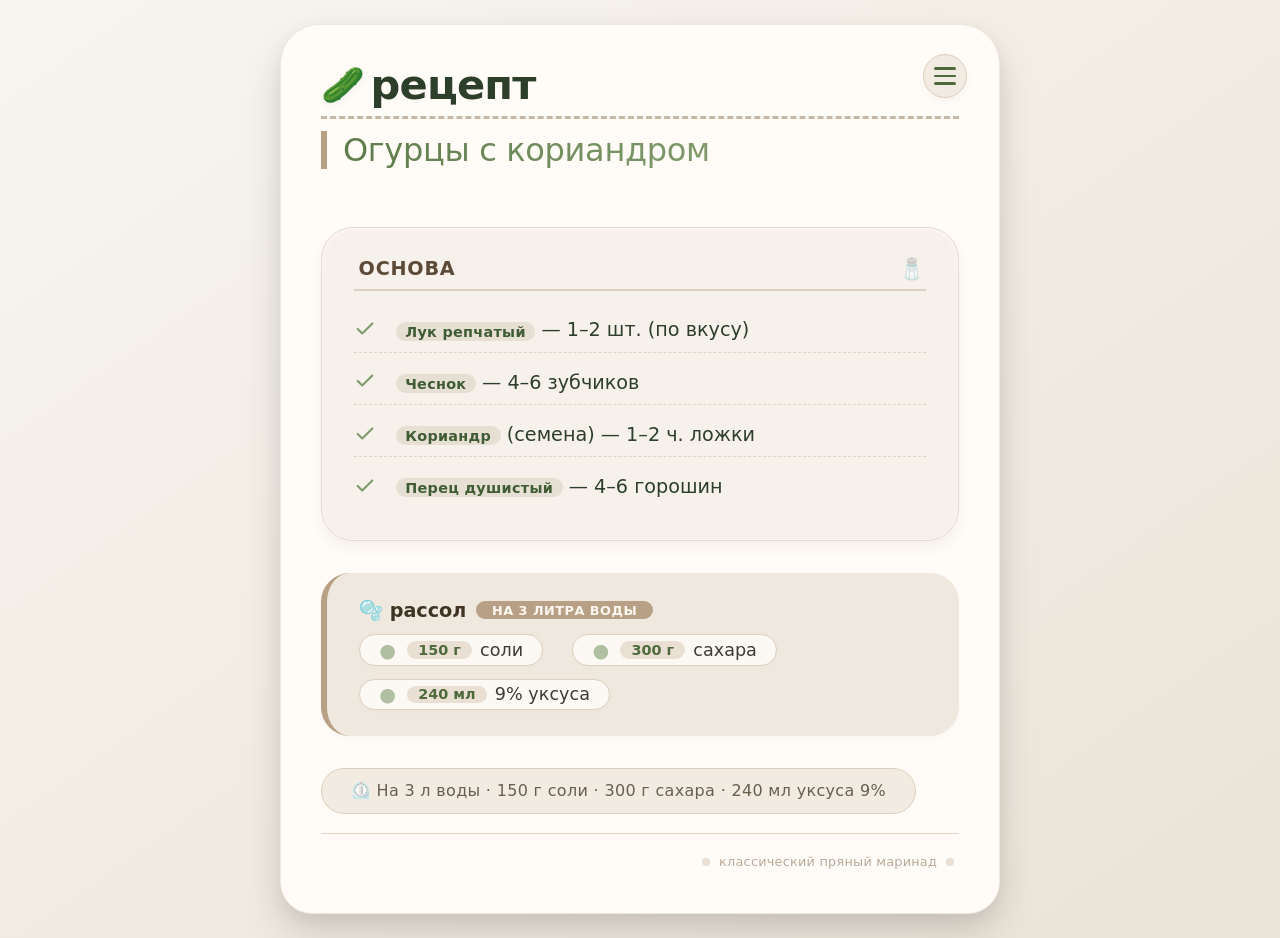
==== Новая папка/index.html @ 9e90c799 "Add files via upload" ====
<!DOCTYPE html>
<html lang="ru">
<head>
  <meta charset="UTF-8">
  <meta name="viewport" content="width=device-width, initial-scale=1.0">
  <link rel="stylesheet" href="./css/style.css">
  <link rel="stylesheet" href="./css/LightNight.css">
  <script src="/js/burger.js"></script>
  <title>Огурцы с кориандром · рецепт</title>
  <style>
    /* Общий сброс и шрифт */
    
  </style>
</head>
<body><div class="recipe-card" id="app">
  <!-- Бургер-кнопка -->
  <div class="burger-btn" id="burgerBtn">
    <span></span>
    <span></span>
    <span></span>
  </div>

  <!-- Выпадающее меню со ссылками на другие страницы -->
  <div class="menu-overlay" id="menuOverlay">
    <ul>
      <li class="active-recipe">
        <a href="index.html">
          <span class="emoji-badge">🥒</span> Кориандр
        </a>
      </li>
      <li>
        <a href="cucumbersFinnish.html">
          <span class="emoji-badge">🥒</span> По-фински
        </a>
      </li>
    </ul>
  </div>

  <!-- ===== РЕЦЕПТ: Огурцы с кориандром ===== -->
  <div class="recipe-content">
    <h1>рецепт</h1>
    <h2>Огурцы с кориандром</h2>

    <div class="ingredient-list">
      <h3> основа</h3>
      <ul>
        <li><strong>Лук репчатый</strong> — 1–2 шт. (по вкусу)</li>
        <li><strong>Чеснок</strong> — 4–6 зубчиков</li>
        <li><strong>Кориандр</strong> (семена) — 1–2 ч. ложки</li>
        <li><strong>Перец душистый</strong> — 4–6 горошин</li>
      </ul>
    </div>

    <div class="brine-list">
      <div class="brine-title">
        🫧 рассол
        <span>на 3 литра воды</span>
      </div>
      <ul class="brine-items">
        <li><strong>150 г</strong> соли</li>
        <li><strong>300 г</strong> сахара</li>
        <li><strong>240 мл</strong> 9% уксуса</li>
      </ul>
    </div>

    <div class="meta-note">
      На 3 л воды · 150 г соли · 300 г сахара · 240 мл уксуса 9%
    </div>

    <footer>
      <span class="decor-dot"></span> 
      классический пряный маринад 
      <span class="decor-dot"></span>
    </footer>
  </div>
</div>
</body>
</html>
---- Новая папка/css/style.css ----
/* Весь тот же CSS, что и выше */
    * {
      margin: 0;
      padding: 0;
      box-sizing: border-box;
    }

    body {
  transition: background var(--transition);
}

.recipe-card {
  transition: transform 0.2s ease, background var(--transition), box-shadow var(--transition);
}


    /* ----- Переключатель темы в меню ----- */
.theme-toggle-item {
  border-top: 1px solid var(--list-item-border);
  margin-top: 0.4rem;
  padding-top: 0.4rem;
  cursor: pointer;
}

.theme-toggle-item:hover {
  background: var(--menu-item-hover);
}

.theme-toggle-item .theme-label {
  display: flex;
  align-items: center;
  gap: 0.6rem;
  width: 100%;
}

.theme-toggle-item .theme-icon {
  font-size: 1.2rem;
}

.theme-toggle-item .theme-text {
  flex: 1;
}

    body {
      background: linear-gradient(145deg, #f8f5f0 0%, #eae3d7 100%);
      min-height: 100vh;
      display: flex;
      justify-content: center;
      align-items: center;
      font-family: 'Segoe UI', Roboto, system-ui, -apple-system, sans-serif;
      padding: 1.5rem;
    }

    .recipe-card {
      max-width: 720px;
      width: 100%;
      background: #fffbf7;
      border-radius: 2.5rem 2.5rem 2rem 2rem;
      box-shadow: 0 20px 40px rgba(0, 0, 0, 0.12), 0 8px 20px rgba(0, 0, 0, 0.06);
      padding: 2.2rem 2.5rem 2.8rem;
      transition: transform 0.2s ease;
      border: 1px solid #f0e8dc;
      position: relative;
    }

    .recipe-card:hover {
      transform: scale(1.005);
      box-shadow: 0 28px 48px rgba(0, 0, 0, 0.10);
    }

    .burger-btn {
      position: absolute;
      top: 1.8rem;
      right: 2rem;
      width: 44px;
      height: 44px;
      background: #f2ebe2;
      border: 1px solid #ddd0be;
      border-radius: 60px;
      display: flex;
      flex-direction: column;
      justify-content: center;
      align-items: center;
      gap: 5px;
      cursor: pointer;
      transition: 0.2s;
      box-shadow: 0 4px 8px rgba(0, 0, 0, 0.03);
      z-index: 20;
    }

    .burger-btn:hover {
      background: #e8dfd3;
      transform: scale(1.04);
      border-color: #b7a086;
    }

    .burger-btn span {
      display: block;
      width: 22px;
      height: 2.5px;
      background: #4f6b3d;
      border-radius: 4px;
      transition: 0.25s ease;
    }

    .burger-btn.open span:nth-child(1) {
      transform: translateY(7.5px) rotate(45deg);
    }
    .burger-btn.open span:nth-child(2) {
      opacity: 0;
      transform: scaleX(0);
    }
    .burger-btn.open span:nth-child(3) {
      transform: translateY(-7.5px) rotate(-45deg);
    }

    .menu-overlay {
      position: absolute;
      top: 5.5rem;
      right: 2rem;
      background: #fcf9f4;
      border: 1px solid #ddd0be;
      border-radius: 2rem;
      padding: 0.8rem 0;
      min-width: 200px;
      box-shadow: 0 16px 32px rgba(0, 0, 0, 0.08);
      opacity: 0;
      visibility: hidden;
      transform: translateY(-8px) scale(0.96);
      transition: 0.2s ease;
      z-index: 30;
      backdrop-filter: blur(4px);
      background: #faf6efdd;
      border: 1px solid #dacfc1;
    }

    .menu-overlay.open {
      opacity: 1;
      visibility: visible;
      transform: translateY(0) scale(1);
    }

    .menu-overlay ul {
      list-style: none;
      padding: 0.2rem 0.4rem;
    }

    .menu-overlay li {
      padding: 0.5rem 1.8rem;
      font-size: 1.05rem;
      font-weight: 500;
      color: #2d3e2b;
      border-radius: 60px;
      transition: 0.1s;
      display: flex;
      align-items: center;
      gap: 0.6rem;
      white-space: nowrap;
    }

    .menu-overlay li:hover {
      background: #e6dbcd;
      color: #1f2e1a;
    }

    .menu-overlay li a {
      text-decoration: none;
      color: inherit;
      display: flex;
      align-items: center;
      gap: 0.6rem;
      width: 100%;
    }

    .menu-overlay li.active-recipe {
      background: #dacfc1;
      font-weight: 600;
      color: #1f331b;
      border-left: 4px solid #7f9a6b;
      border-radius: 60px;
    }

    .menu-overlay li .emoji-badge {
      font-size: 1.2rem;
      opacity: 0.7;
    }

    h1 {
      font-size: 2.6rem;
      font-weight: 600;
      letter-spacing: -0.02em;
      color: #2d3e2b;
      display: flex;
      align-items: center;
      gap: 0.4rem;
      border-bottom: 3px dashed #c7b7a2;
      padding-bottom: 0.4rem;
      margin-bottom: 1rem;
    }

    h1::before {
      content: "🥒";
      font-size: 2.2rem;
      filter: drop-shadow(0 2px 4px rgba(0,0,0,0.05));
    }

    h2 {
      font-size: 2rem;
      font-weight: 500;
      color: #4e5f3e;
      margin-top: -0.2rem;
      margin-bottom: 1.8rem;
      padding-left: 0.1rem;
      letter-spacing: -0.01em;
      background: linear-gradient(to right, #5d7a4a, #7f9a6b);
      background-clip: text;
      -webkit-background-clip: text;
      -webkit-text-fill-color: transparent;
      display: inline-block;
      border-left: 6px solid #b5a084;
      padding-left: 1rem;
    }

    .ingredient-list {
      background: #f6f1ea;
      border-radius: 2rem;
      padding: 1.8rem 2rem 2rem;
      margin: 1.8rem 0 2rem;
      box-shadow: inset 0 1px 4px rgba(255, 255, 255, 0.8), 0 8px 12px rgba(100, 80, 60, 0.06);
      border: 1px solid #e6dbcd;
    }

    .ingredient-list h3 {
      font-size: 1.2rem;
      font-weight: 600;
      text-transform: uppercase;
      letter-spacing: 0.04em;
      color: #5b4a38;
      margin-bottom: 1.2rem;
      display: flex;
      align-items: center;
      gap: 0.5rem;
      border-bottom: 2px solid #dacfc1;
      padding-bottom: 0.5rem;
    }

    .ingredient-list h3::after {
      content: "🧂";
      font-size: 1.3rem;
      margin-left: auto;
      opacity: 0.6;
    }

    .ingredient-list ul {
      list-style: none;
      display: flex;
      flex-direction: column;
      gap: 0.6rem;
    }

    .ingredient-list li {
      font-size: 1.2rem;
      padding: 0.4rem 0.2rem 0.4rem 2.4rem;
      background: url('data:image/svg+xml;utf8,<svg xmlns="http://www.w3.org/2000/svg" width="18" height="18" viewBox="0 0 24 24" fill="none" stroke="%237f9a6b" stroke-width="2.2" stroke-linecap="round" stroke-linejoin="round"><path d="M20 7L9 18l-5-5"/></svg>') left center no-repeat;
      background-size: 1.4rem;
      background-position: 0 0.45rem;
      color: #2d3e2b;
      font-weight: 450;
      border-bottom: 1px dashed #e2d4c4;
      line-height: 1.5;
    }

    .ingredient-list li:last-child {
      border-bottom: none;
    }

    .ingredient-list li strong {
      font-weight: 600;
      color: #3f5c34;
      background: #e6dfd3;
      padding: 0.1rem 0.6rem;
      border-radius: 40px;
      font-size: 0.9rem;
      letter-spacing: 0.02em;
      margin-left: 0.2rem;
    }

    .brine-list {
      margin-top: 1.8rem;
      background: #efe8de;
      border-radius: 1.8rem;
      padding: 1.6rem 2rem;
      border-left: 6px solid #b7a086;
      box-shadow: 0 4px 6px rgba(0, 0, 0, 0.02);
    }

    .brine-list .brine-title {
      font-weight: 600;
      font-size: 1.2rem;
      color: #3f3324;
      display: flex;
      align-items: center;
      gap: 0.6rem;
      margin-bottom: 0.8rem;
    }

    .brine-list .brine-title span {
      background: #b7a086;
      color: #fcf7f0;
      padding: 0.1rem 1rem;
      border-radius: 40px;
      font-size: 0.8rem;
      letter-spacing: 0.04em;
      text-transform: uppercase;
    }

    .brine-items {
      display: flex;
      flex-wrap: wrap;
      gap: 0.8rem 1.8rem;
      list-style: none;
      padding-left: 0;
    }

    .brine-items li {
      font-size: 1.1rem;
      background: #fcf9f4;
      padding: 0.2rem 1.2rem;
      border-radius: 60px;
      box-shadow: 0 1px 6px rgba(0, 0, 0, 0.02);
      border: 1px solid #ddd0be;
      color: #3f3a32;
      display: flex;
      align-items: center;
      gap: 0.5rem;
    }

    .brine-items li::before {
      content: "●";
      color: #7f9a6b;
      font-size: 1.2rem;
      font-weight: 300;
      opacity: 0.6;
    }

    .brine-items li strong {
      font-weight: 600;
      color: #4f6b3d;
      background: #e9dfd2;
      padding: 0.05rem 0.7rem;
      border-radius: 40px;
      font-size: 0.9rem;
      margin-left: 0.2rem;
    }

    .meta-note {
      margin-top: 2rem;
      font-size: 1rem;
      color: #6a5e4e;
      background: #f2ebe2;
      padding: 0.8rem 1.8rem;
      border-radius: 60px;
      display: inline-block;
      border: 1px solid #ddd0be;
      letter-spacing: 0.02em;
    }

    .meta-note::before {
      content: "⏲️ ";
      opacity: 0.7;
    }

    footer {
      margin-top: 1.2rem;
      font-size: 0.8rem;
      color: #b7a99a;
      text-align: right;
      letter-spacing: 0.02em;
      border-top: 1px solid #e1d4c5;
      padding-top: 1.2rem;
    }

    .decor-dot {
      display: inline-block;
      width: 8px;
      height: 8px;
      background: #b7a086;
      border-radius: 50%;
      margin: 0 0.3rem;
      opacity: 0.3;
    }

    @media (max-width: 550px) {
      .recipe-card {
        padding: 1.5rem;
      }
      h1 {
        font-size: 2.2rem;
      }
      h2 {
        font-size: 1.6rem;
        padding-left: 0.6rem;
      }
      .ingredient-list {
        padding: 1.2rem;
      }
      .ingredient-list li {
        font-size: 1rem;
        padding-left: 2rem;
        background-size: 1.2rem;
        background-position: 0 0.5rem;
      }
      .brine-items {
        gap: 0.5rem;
      }
      .brine-items li {
        font-size: 0.95rem;
        padding: 0.2rem 0.9rem;
      }
      .burger-btn {
        top: 1.2rem;
        right: 1.2rem;
        width: 40px;
        height: 40px;
      }
      .menu-overlay {
        right: 1.2rem;
        min-width: 170px;
      }
      .menu-overlay li {
        padding: 0.4rem 1.2rem;
        font-size: 0.95rem;
      }
    }
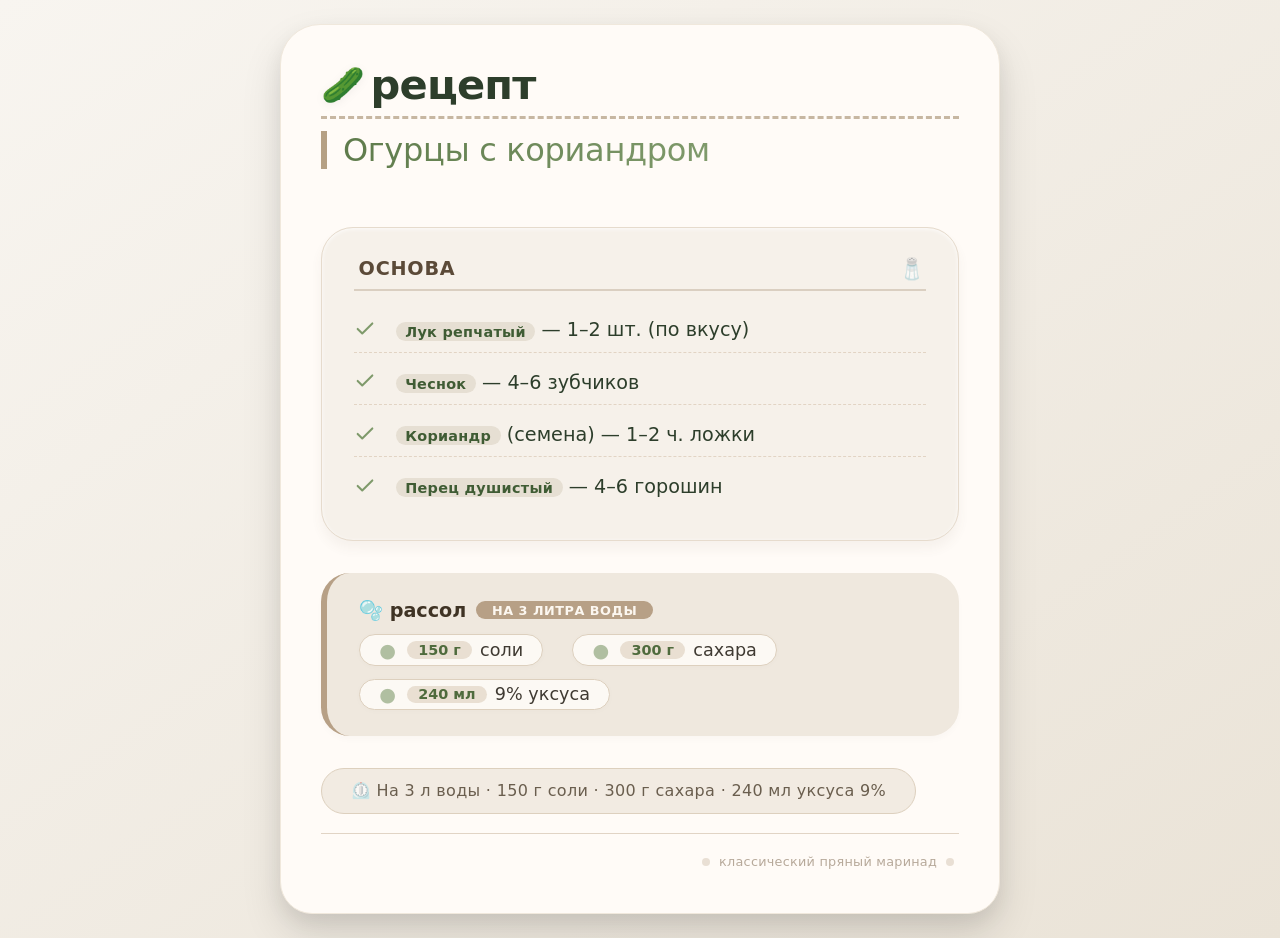
==== commit 3ae66559: "Add files via upload" ====
--- a/Новая папка/index.html
+++ b/Новая папка/index.html
@@ -4,23 +4,24 @@
   <meta charset="UTF-8">
   <meta name="viewport" content="width=device-width, initial-scale=1.0">
   <link rel="stylesheet" href="./css/style.css">
-  <link rel="stylesheet" href="./css/LightNight.css">
-  <script src="/js/burger.js"></script>
+  
+  <script src="./js/burger.js"></script>
   <title>Огурцы с кориандром · рецепт</title>
   <style>
     /* Общий сброс и шрифт */
     
   </style>
 </head>
-<body><div class="recipe-card" id="app">
-  <!-- Бургер-кнопка -->
-  <div class="burger-btn" id="burgerBtn">
+<!-- Бургер-кнопка -->
+ <body><div class="recipe-card" id="app">
+  
+  <!-- <div class="burger-btn" id="burgerBtn">
     <span></span>
     <span></span>
     <span></span>
   </div>
 
-  <!-- Выпадающее меню со ссылками на другие страницы -->
+ 
   <div class="menu-overlay" id="menuOverlay">
     <ul>
       <li class="active-recipe">
@@ -34,7 +35,7 @@
         </a>
       </li>
     </ul>
-  </div>
+  </div> -->
 
   <!-- ===== РЕЦЕПТ: Огурцы с кориандром ===== -->
   <div class="recipe-content">
